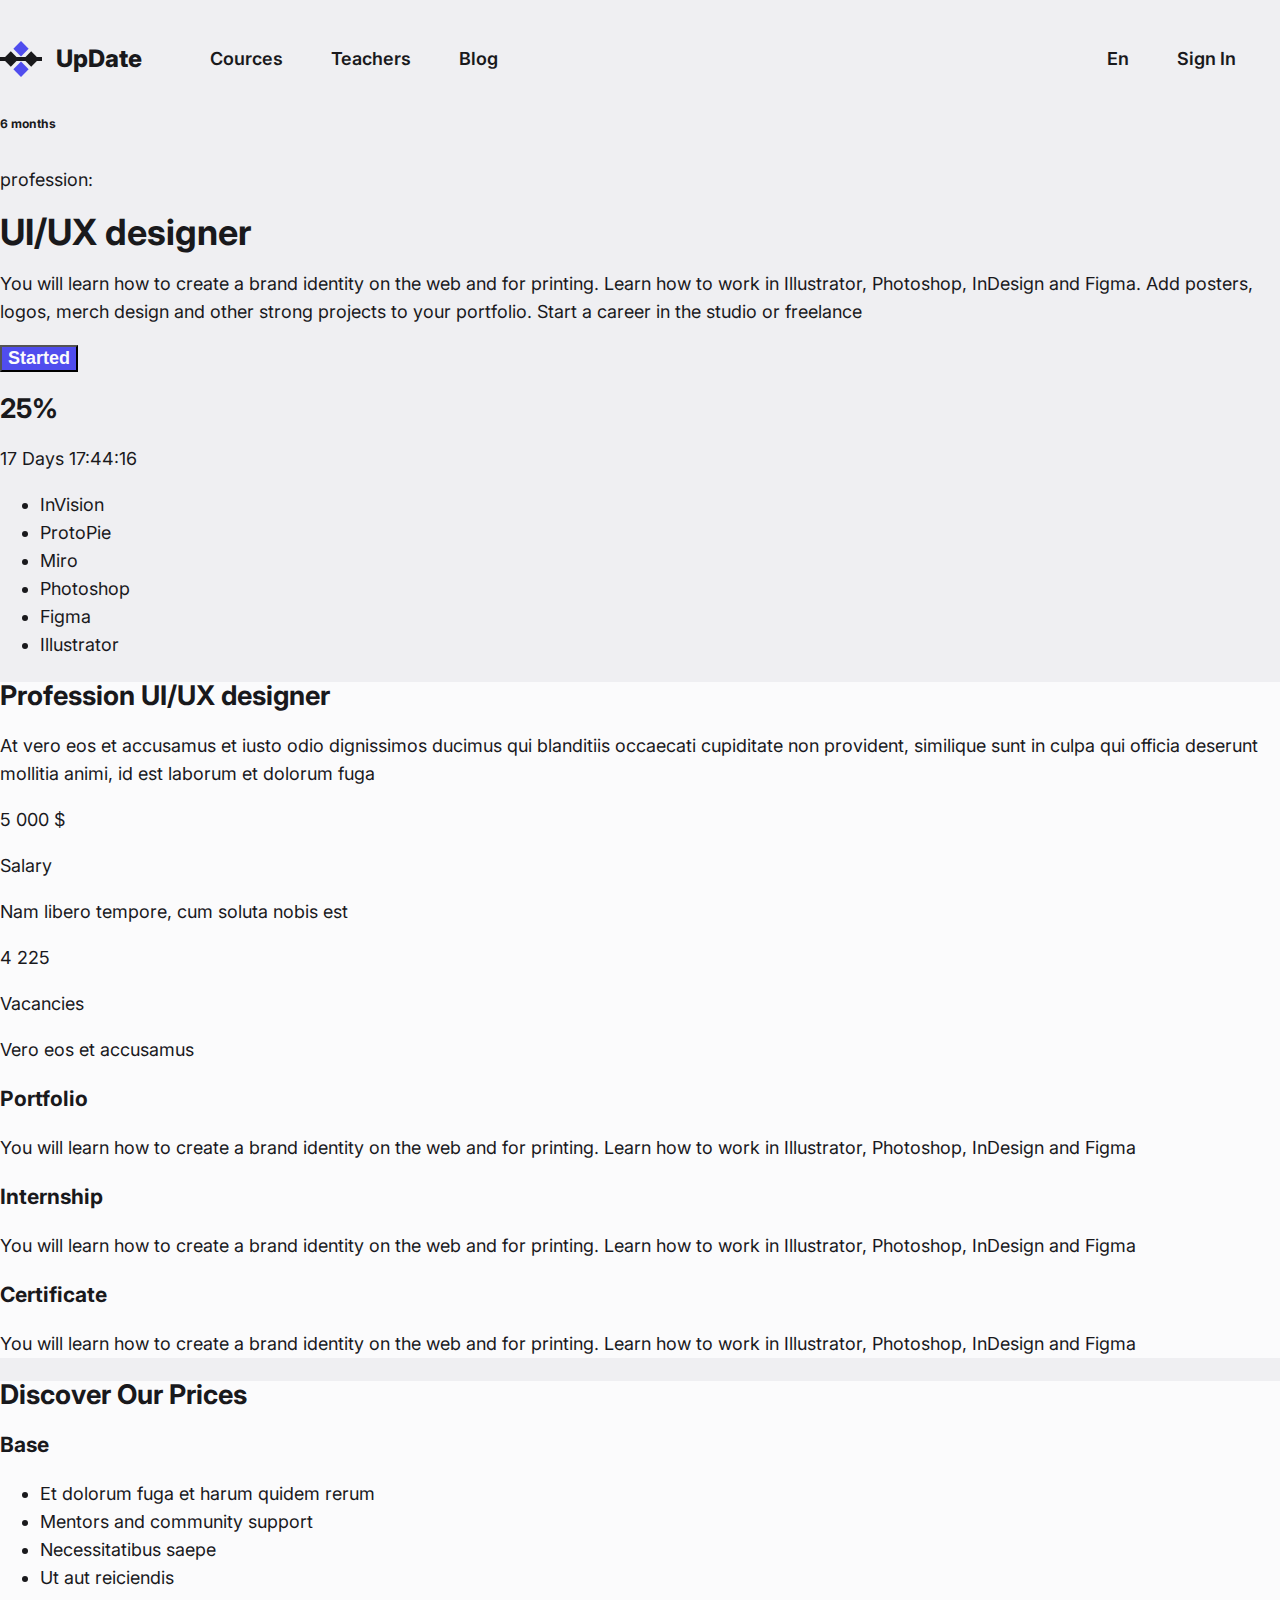
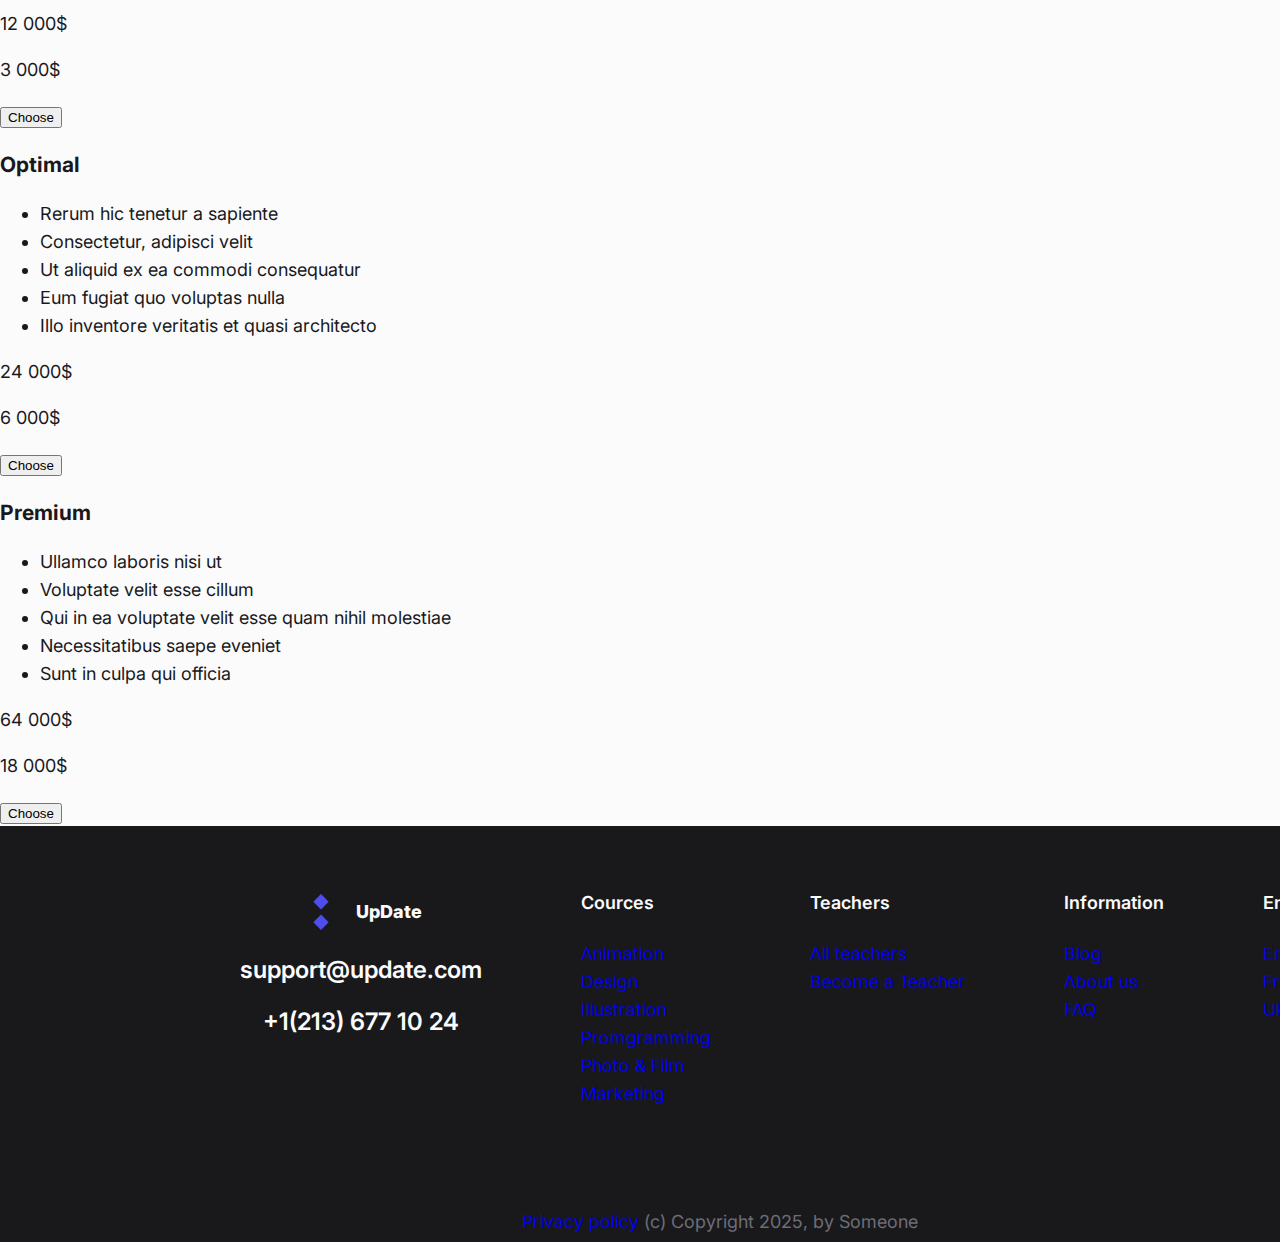
==== hw04.1/cources.html @ 46eccae6 "first commit" ====
<!DOCTYPE html>
<html lang="en">
<head>
    <meta charset="UTF-8">
    <meta name="viewport" content="width=device-width, initial-scale=1.0">
    <link rel="preconnect" href="https://fonts.googleapis.com">
    <link rel="preconnect" href="https://fonts.gstatic.com" crossorigin>
    <link href="https://fonts.googleapis.com/css2?family=Inter:ital,opsz,wght@0,14..32,100..900;1,14..32,100..900&display=swap" rel="stylesheet">
    <link rel="stylesheet" href="css/styles.css">
    <title>Cources</title>
</head>
<body>
    <header class="container header">
        <div class="header__box">
            <a class="logo" href="index.html">
                <img src="img/logo.svg" alt="logo">
                UpDate
            </a>
            <nav class="nav">
                <ul class="nav__list">
                    <li>
                        <a class="link" href="#">Cources</a>
                    </li>
                    <li>
                        <a class="link" href="#">Teachers</a>
                    </li>                
                    <li>
                        <a class="link" href="#">Blog</a>
                    </li>                       
                </ul>
            </nav> 
        </div>
        <div class="btn-box">
            <a class="header__link" href="#">En</a>
            <a class="header__link" href="#">Sign In</a>  
            <a class="header__button" href="#">Free Trial</a>            
        </div>
    </header>

    <main>
        <section class="UI-UX_designer">
            <h6 class="UI-UX_designer__duration">
                6 months
            </h6>
            <p class="UI-UX_designer__prof">
                profession:
            </p>
            <h1 class="UI-UX_designer__title">
                UI/UX designer
            </h1>
            <p class="UI-UX_designer__description">
                You will learn how to create a brand identity on the web and for printing. Learn how to work in Illustrator, 
                Photoshop, InDesign and Figma. Add posters, logos, merch design and other strong projects to your portfolio. 
                Start a career in the studio or freelance
            </p>
            <button class="UI-UX_designer__button-start">
                Started
            </button>
            <h2 class="UI-UX_designer__counter">
                25%
            </h2>
            <p class="UI-UX_designer__time">
                <time>
                    17 Days 17:44:16
                </time>
            </p>
            <ul class="UI-UX_designer__program-list">
                <li>
                    InVision
                </li>
                <li>
                    ProtoPie
                </li>
                <li>
                    Miro
                </li>
                <li>
                    Photoshop
                </li>
                <li>
                    Figma
                </li>
                <li>
                    Illustrator
                </li>
            </ul>
        </section>

        <section class="Profession_UI-UX">
            <div class="Profession_UI-UX__text">
                <h2 class="Profession_UI-UX__title">
                    Profession UI/UX designer
                </h2>
                <p class="Profession_UI-UX__description">
                    At vero eos et accusamus et iusto odio dignissimos ducimus qui blanditiis  occaecati cupiditate non provident, 
                    similique sunt in culpa qui officia deserunt mollitia animi, id est laborum et dolorum fuga
                </p>
            </div>
            <div class="Profession_UI-UX__counters">
                <div class="Profession_UI-UX__counter-item">
                    <p class="Profession_UI-UX__counter-number">
                        5 000 $
                    </p>
                    <p class="Profession_UI-UX__counter-description">
                        Salary
                    </p>
                    <p class="Profession_UI-UX__counter-description2">
                        Nam libero tempore, cum soluta nobis est
                    </p>
                </div>
            </div>
            <div class="Profession_UI-UX__counters">
                <div class="Profession_UI-UX__counter-item">
                    <p class="Profession_UI-UX__counter-number">
                        4 225
                    </p>
                    <p class="Profession_UI-UX__counter-description">
                        Vacancies
                    </p>
                    <p class="Profession_UI-UX__counter-description2">
                        Vero eos et accusamus
                    </p>
                </div>
            </div>
            <div class="Profession_UI-UX__cards">
                <article class="Profession_UI-UX__card-item">
                    <h3 class="Profession_UI-UX__card-title">
                        Portfolio
                    </h3>
                    <p class="Profession_UI-UX__card-text">
                        You will learn how to create a brand identity on the web and for printing. 
                        Learn how to work in Illustrator, Photoshop, InDesign and Figma
                    </p>
                </article>
                <article class="Profession_UI-UX__card-item">
                    <h3 class="Profession_UI-UX__card-title">
                        Internship
                    </h3>
                    <p class="Profession_UI-UX__card-text">
                        You will learn how to create a brand identity on the web and for printing. 
                        Learn how to work in Illustrator, Photoshop, InDesign and Figma
                    </p>
                </article>
                <article class="Profession_UI-UX__card-item">
                    <h3 class="Profession_UI-UX__card-title">
                        Certificate
                    </h3>
                    <p class="Profession_UI-UX__card-text">
                        You will learn how to create a brand identity on the web and for printing. 
                        Learn how to work in Illustrator, Photoshop, InDesign and Figma
                    </p>
                </article>
            </div>
        </section>

        <section class="Prices">
            <div class="Prices__text">
                <h2 class="Prices__title">
                    Discover Our Prices
                </h2>
            </div>
            <div class="Prices__blocks">
                <article class="Prices__blocks">
                    <h3 class="Prices__block-title">
                        Base
                    </h3>
                    <ul class="Prices__block-list">
                        <li>
                            Et dolorum fuga et harum quidem rerum
                        </li>
                        <li>
                            Mentors and community support
                        </li>
                        <li>
                            Necessitatibus saepe
                        </li>
                        <li>
                            Ut aut reiciendis
                        </li>
                    </ul>
                    <p class="Prices__price1">
                        12 000$
                    </p>
                    <p class="Prices__price2">
                        3 000$
                    </p>
                    <button class="Prices__button">
                        Choose
                    </button>
                </article>
            </div>

            <div class="Prices__blocks">
                <article class="Prices__blocks">
                    <h3 class="Prices__block-title">
                        Optimal
                    </h3>
                    <ul class="Prices__block-list">
                        <li>
                            Rerum hic tenetur a sapiente
                        </li>
                        <li>
                            Consectetur, adipisci velit
                        </li>
                        <li>
                            Ut aliquid ex ea commodi consequatur
                        </li>
                        <li>
                            Eum fugiat quo voluptas nulla
                        </li>
                        <li>
                            Illo inventore veritatis et quasi architecto
                        </li>
                    </ul>
                    <p class="Prices__price1">
                        24 000$
                    </p>
                    <p class="Prices__price2">
                        6 000$
                    </p>
                    <button class="Prices__button">
                        Choose
                    </button>
                </article>
            </div>

            <div class="Prices__blocks">
                <article class="Prices__blocks">
                    <h3 class="Prices__block-title">
                        Premium
                    </h3>
                    <ul class="Prices__block-list">
                        <li>
                            Ullamco laboris nisi ut
                        </li>
                        <li>
                            Voluptate velit esse cillum
                        </li>
                        <li>
                            Qui in ea voluptate velit esse quam nihil molestiae
                        </li>
                        <li>
                            Necessitatibus saepe eveniet
                        </li>
                        <li>
                            Sunt in culpa qui officia
                        </li>
                    </ul>
                    <p class="Prices__price1">
                        64 000$
                    </p>
                    <p class="Prices__price2">
                        18 000$
                    </p>
                    <button class="Prices__button">
                        Choose
                    </button>
                </article>
            </div>
        </section>
    </main>

    <footer class="footer">
        <div class="footer__columns container">
            <div class="footer__info">
                <a class="logo" href="index.html">
                    <img src="img/logo.svg" alt="logo">
                    UpDate
                </a>
                <a class="footer__info-contacts link" href="mailto:support@update.com">support@update.com</a>
                <a class="footer__info-contacts link" href="tel:12136771024">+1(213) 677 10 24</a>
            </div>
            
            <div class="sitemap__columns">
                <div class="sitemap__column">
                    <h6 class="sitemap__title">
                        Cources
                    </h6>
                    <ul class="sitemap__list">
                        <li>
                            <a href="#">Animation</a>
                        </li>
                        <li>
                            <a href="#">Design</a>
                        </li>
                        <li>
                            <a href="#">Illustration</a>
                        </li>
                        <li>
                            <a href="#">Promgramming</a>
                        </li>
                        <li>
                            <a href="#">Photo & Film</a>
                        </li>
                        <li>
                            <a href="#">Marketing</a>
                        </li>
                    </ul>
                </div>
                <div class="sitemap__column">
                    <h6 class="sitemap__title">
                        Teachers
                    </h6>
                    <ul class="sitemap__list">
                        <li>
                            <a href="#">All teachers</a>
                        </li>
                        <li>
                            <a href="#">Become a Teacher</a>
                        </li>
                </ul>
                </div>
                
                <div class="sitemap__column">
                    <h6 class="sitemap__title">
                        Information
                    </h6>
                    <ul class="sitemap__list">
                        <li>
                            <a href="#">Blog</a>
                        </li>
                        <li>
                            <a href="#">About us</a>
                        </li>
                        <li>
                            <a href="#">FAQ</a>
                        </li>
                    </ul>
                </div>
                
                <div class="sitemap__column">
                    <h6 class="sitemap__title">
                        En
                    </h6>
                    <ul class="sitemap__list">
                        <li>
                            <a href="#">English</a>
                        </li>
                        <li>
                            <a href="#">French</a>
                        </li>
                        <li>
                            <a href="#">Ukrainian</a>
                        </li>
                </ul>
                </div>
            </div>
        </div>

        <p class="copyright container">
            <a href="#">
                Privacy policy
            </a>
                (c) Copyright 2025, by Someone
        </p>
        
    </footer>
 
</body>
</html>
---- hw04.1/css/styles.css ----
body {
    background-color: #EFEFF2;
    color: #19191C;
    margin: 0;
    font: 400 18px/28px Inter, sans-serif;
}


.container {
    width: 1440px;
    margin: 0 auto;
}

.header {
    display: flex;
    padding: 36px 0 0;
    justify-content: space-between;
}

.header__box {
    display: flex;
    align-items: center;
    gap: 68px;
}

.nav__list {
    display: flex;
    list-style: none;
    gap: 48px;
    padding: 0;
    margin: 0;
    font-size: 18px;
    line-height: 22px;
    font-weight: 600;
}

.link {
    color: #19191C;
    text-decoration: none;
}

.btn-box {
    display: flex;
    gap: 48px;
    align-items: center;
}

.header__link {
    color: #19191C;
    font-size: 18px;
    line-height: 22px;
    font-weight: 600;
    text-decoration: none;
}

.header__button {
    background: #19191C;
    color: #EFEFF2;
    padding: 12px 37px;
    text-decoration: none;
    font-size: 18px;
    line-height: 22px;
    font-weight: 700;
}

.logo {
    font-weight: 800;
    font-size: 24px;
    line-height: 30px;
    display: flex;
    align-items: center;
    gap: 14px;
    color: #19191C;
    text-decoration: none;
}

.footer {
    color: #FBFBFC;
    background-color: #19191C;
    padding: 68px 0px 6px 0px;
}

.footer__columns {
    display: flex;
}

.footer__info {
    display: flex;
    flex-direction: column;
    gap: 28px;
    color: #FBFBFC;
    font-weight: 800;
    font-size: 18px;
    line-height: 100%;
    letter-spacing: 0%;
    text-decoration: none;
    align-items: center;
    padding: 0px 0px 0px 240px;
}

.footer__info-contacts {
    font-weight: 600;
    font-size: 24px;
    line-height: 100%;
    letter-spacing: 0%;
}

.footer__info .link {
    color: #FBFBFC;
    text-decoration: none;
}

.footer__info .logo {
    font-weight: 800;
    font-size: 18px;
    line-height: 100%;
    color: #FBFBFC;
    display: flex;
    align-items: center;
    gap: 14px;
    text-decoration: none;
}

.sitemap__columns {
    width: 100%;
    display: flex;
    justify-content: space-evenly;
    padding: 0px 0px 100px 0px;
}

.sitemap__column {
    text-align: left;
}

.sitemap__title {
    color: #FBFBFC;
    font-size: 18px;
    font-weight: 600;
    line-height: 100%;
    letter-spacing: 0%;
    margin: 0 auto;
}

.sitemap__list {
    color: #EFEFF2;
    font-size: 18px;
    font-weight: 400;
    line-height: 28px;
    list-style: none;
    padding-inline-start: 0px;
    padding-top: 28px;
    margin: 0 auto;
}

.sitemap__list a {
    text-decoration: none;
}

.copyright {
    align-items: center;
    text-align: center;
    font-weight: 400;
    font-size: 18px;
    line-height: 28px;
    letter-spacing: 0%;
    color: #6D6D77;
}

.copyright a {
    text-decoration: none;
}

.offer {
    background-color: #EFEFF2;
    color: #19191C;
    display: flex;
    justify-content: space-between;
}

.offer__holder {
    width: 648px;
}

.offer__title {
    font-size: 58px;
    line-height: 70px;
    font-weight: 700;
}

.offer__button {
    color: #FBFBFC;
    background-color: #504DEE;
}

.learn {
    color: #FBFBFC;
    background-color: #19191C;
}

.learn__title, .learn__counter-item {
    font-size: 58px;
    font-weight: 700;
}

.learn__description, .learn__counter-description {
    font-size: 18px;
    font-weight: 400;
    color: #EFEFF2;
}

.discover {
    color: #19191C;
    background-color: #FBFBFC;
}

.find-program {
    color: #19191C;
    background-color: #DEEFE4;
}

.find-program__button {
    color: #FBFBFC;
    background-color: #19191C;
}

.UI-UX_designer {
    background-color: #EFEFF2;
}

.UI-UX_designer__button-start{
    color: #FBFBFC;
    background-color: #504DEE;
    font-size: 18px;
    font-weight: 700;
}

.Profession_UI-UX {
    background-color: #FBFBFC;
}

.Prices {
    background-color: #FBFBFC;
}
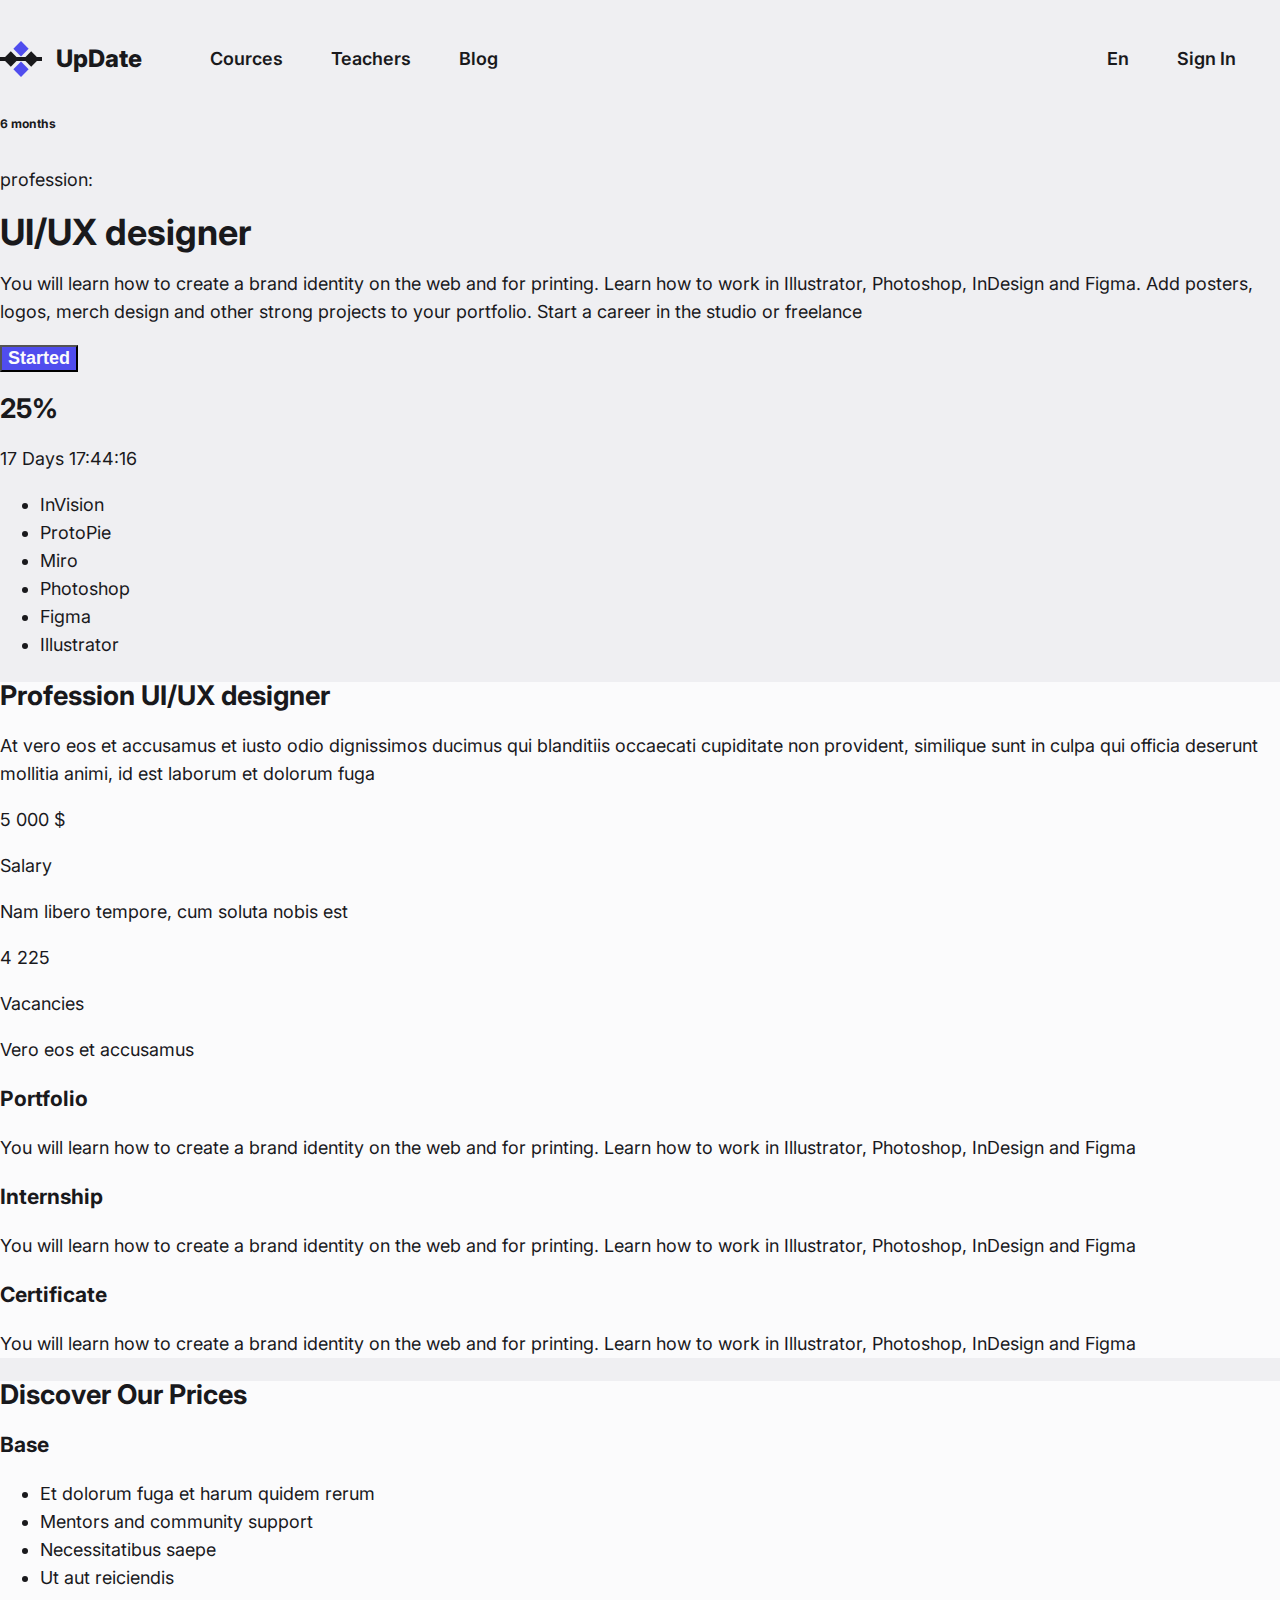
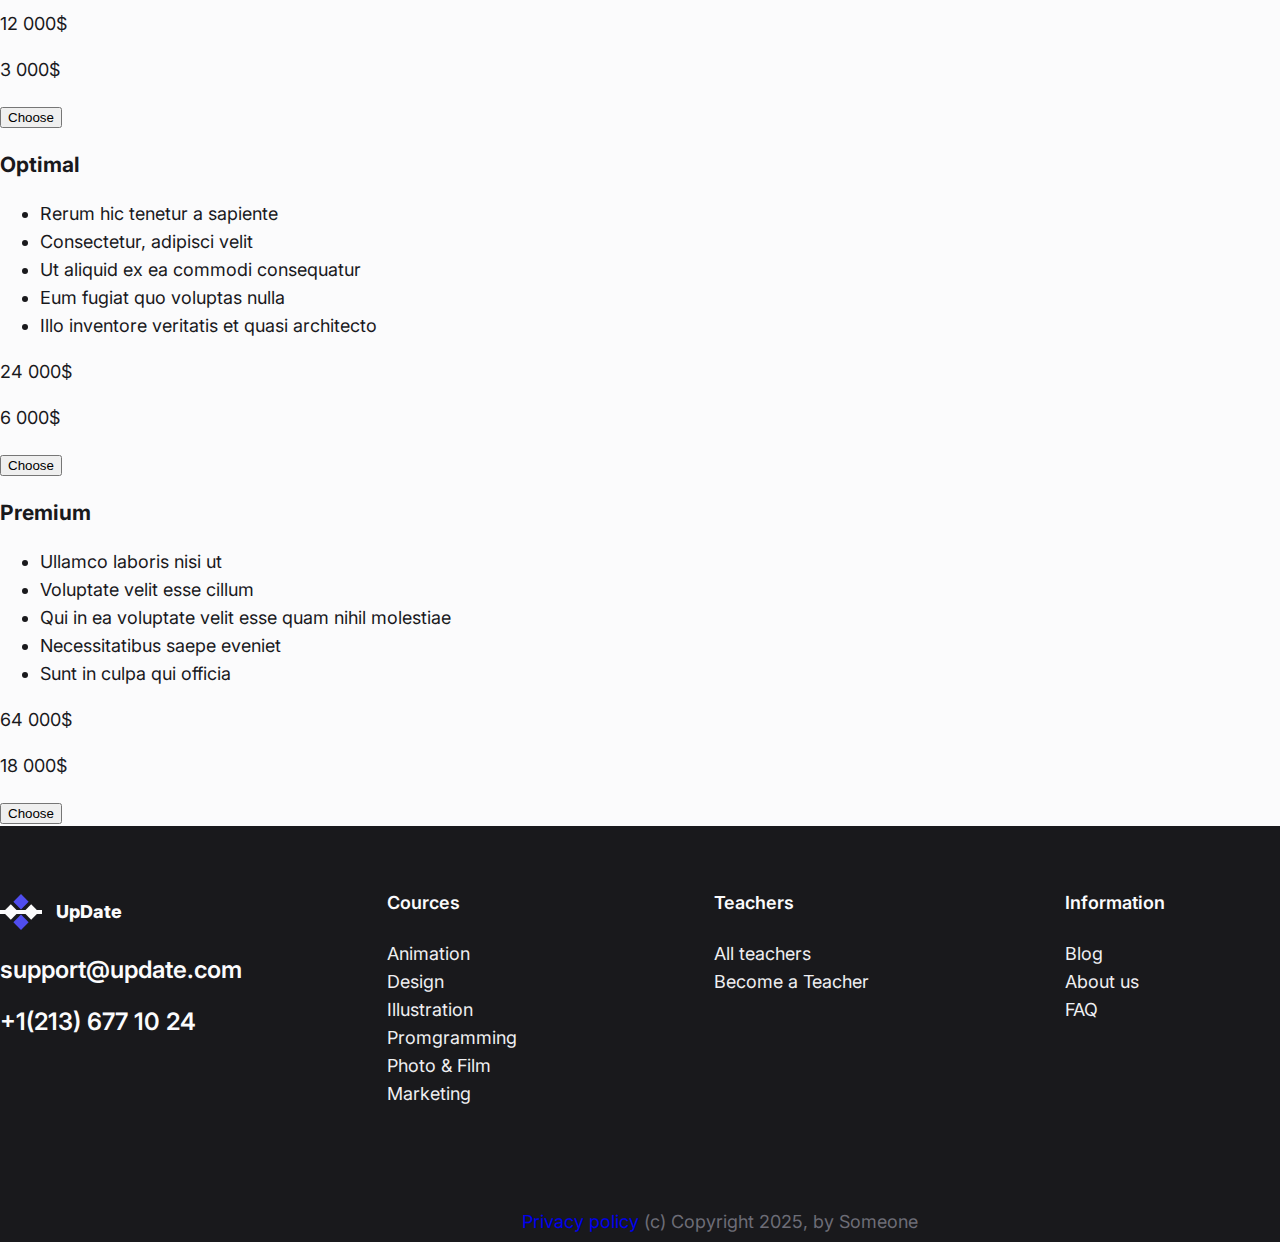
==== commit e2235b05: "hw08.1" ====
--- a/hw04.1/cources.html
+++ b/hw04.1/cources.html
@@ -13,7 +13,7 @@
     <header class="container header">
         <div class="header__box">
             <a class="logo" href="index.html">
-                <img src="img/logo.svg" alt="logo">
+                <img src="img/logo-header.svg" alt="logo">
                 UpDate
             </a>
             <nav class="nav">
@@ -264,7 +264,7 @@
         <div class="footer__columns container">
             <div class="footer__info">
                 <a class="logo" href="index.html">
-                    <img src="img/logo.svg" alt="logo">
+                    <img src="img/logo-footer.svg" alt="logo">
                     UpDate
                 </a>
                 <a class="footer__info-contacts link" href="mailto:support@update.com">support@update.com</a>
--- a/hw04.1/css/styles.css
+++ b/hw04.1/css/styles.css
@@ -82,6 +82,7 @@
 
 .footer__columns {
     display: flex;
+    justify-content: space-between;
 }
 
 .footer__info {
@@ -94,8 +95,7 @@
     line-height: 100%;
     letter-spacing: 0%;
     text-decoration: none;
-    align-items: center;
-    padding: 0px 0px 0px 240px;
+    justify-content: left;
 }
 
 .footer__info-contacts {
@@ -124,8 +124,8 @@
 .sitemap__columns {
     width: 100%;
     display: flex;
-    justify-content: space-evenly;
-    padding: 0px 0px 100px 0px;
+    justify-content: space-between;
+    padding: 0px 0px 100px 145px;
 }
 
 .sitemap__column {
@@ -154,6 +154,7 @@
 
 .sitemap__list a {
     text-decoration: none;
+    color: #EFEFF2;
 }
 
 .copyright {
